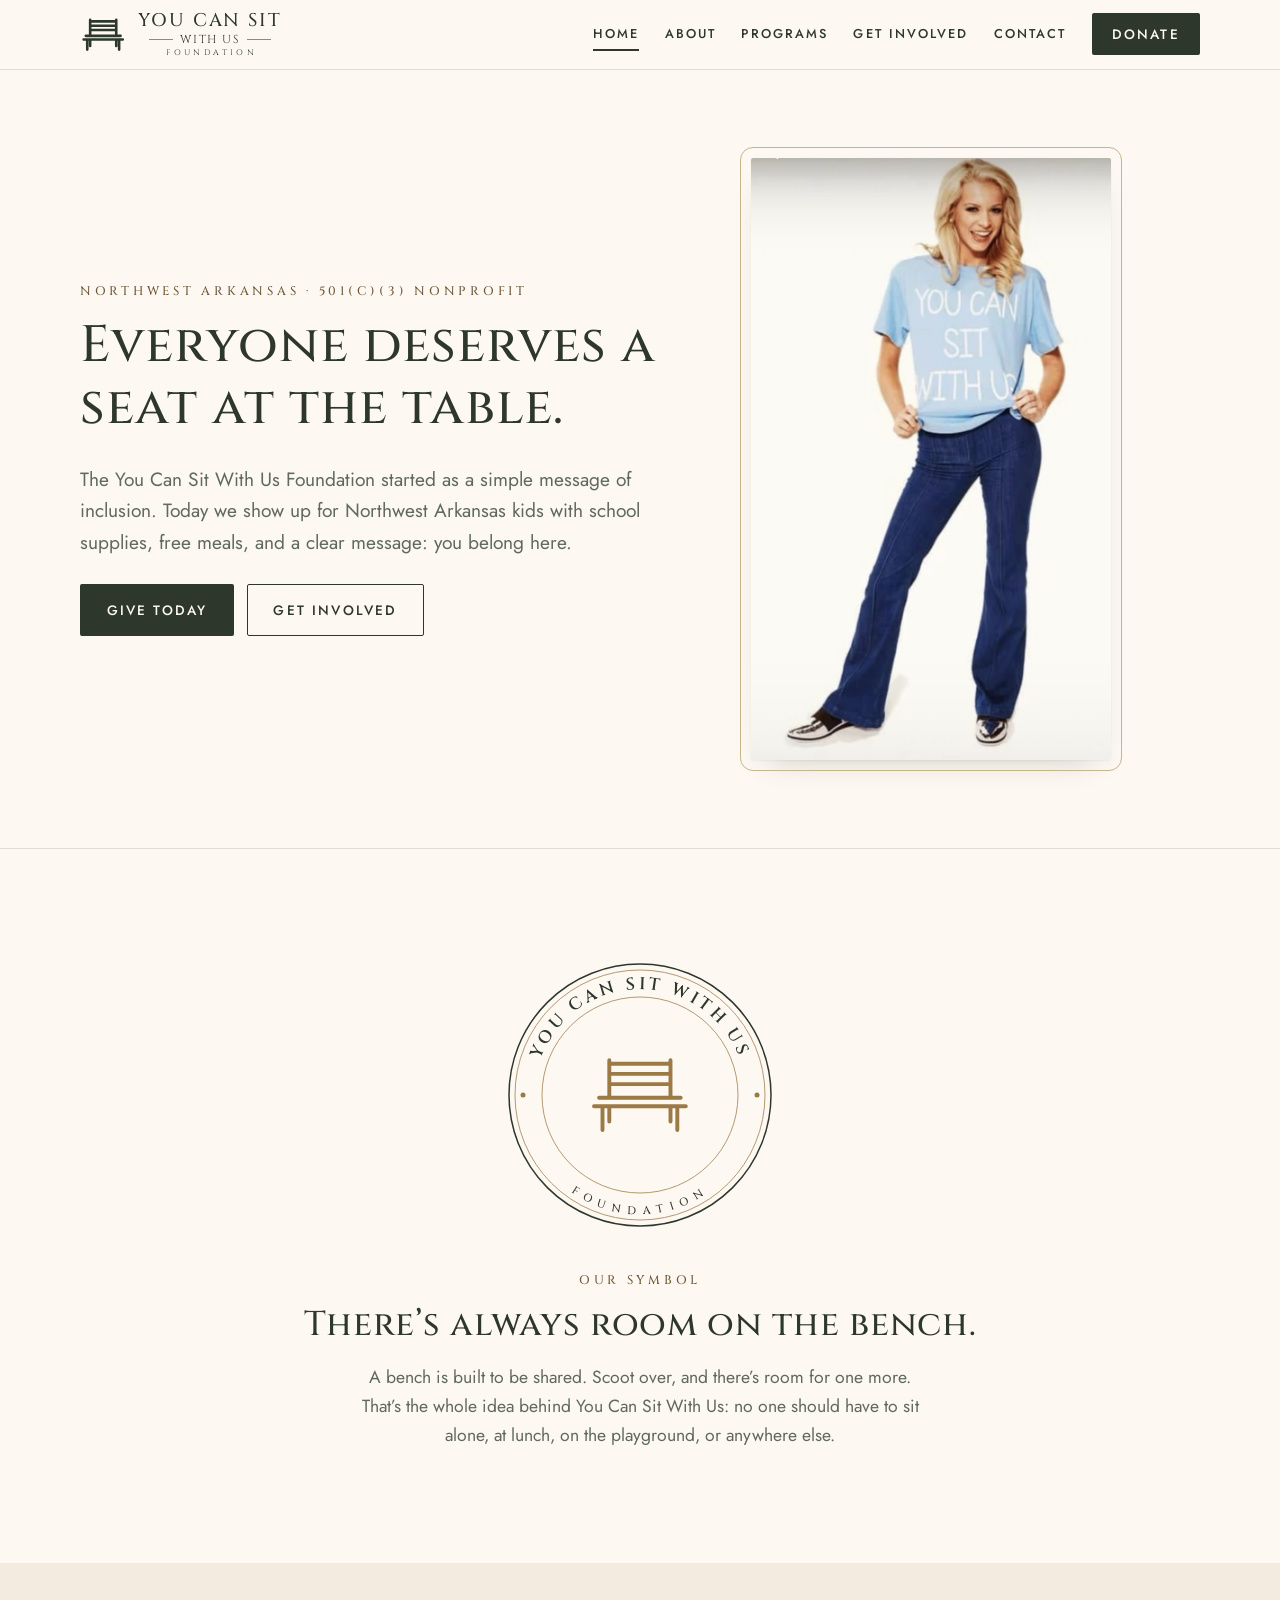
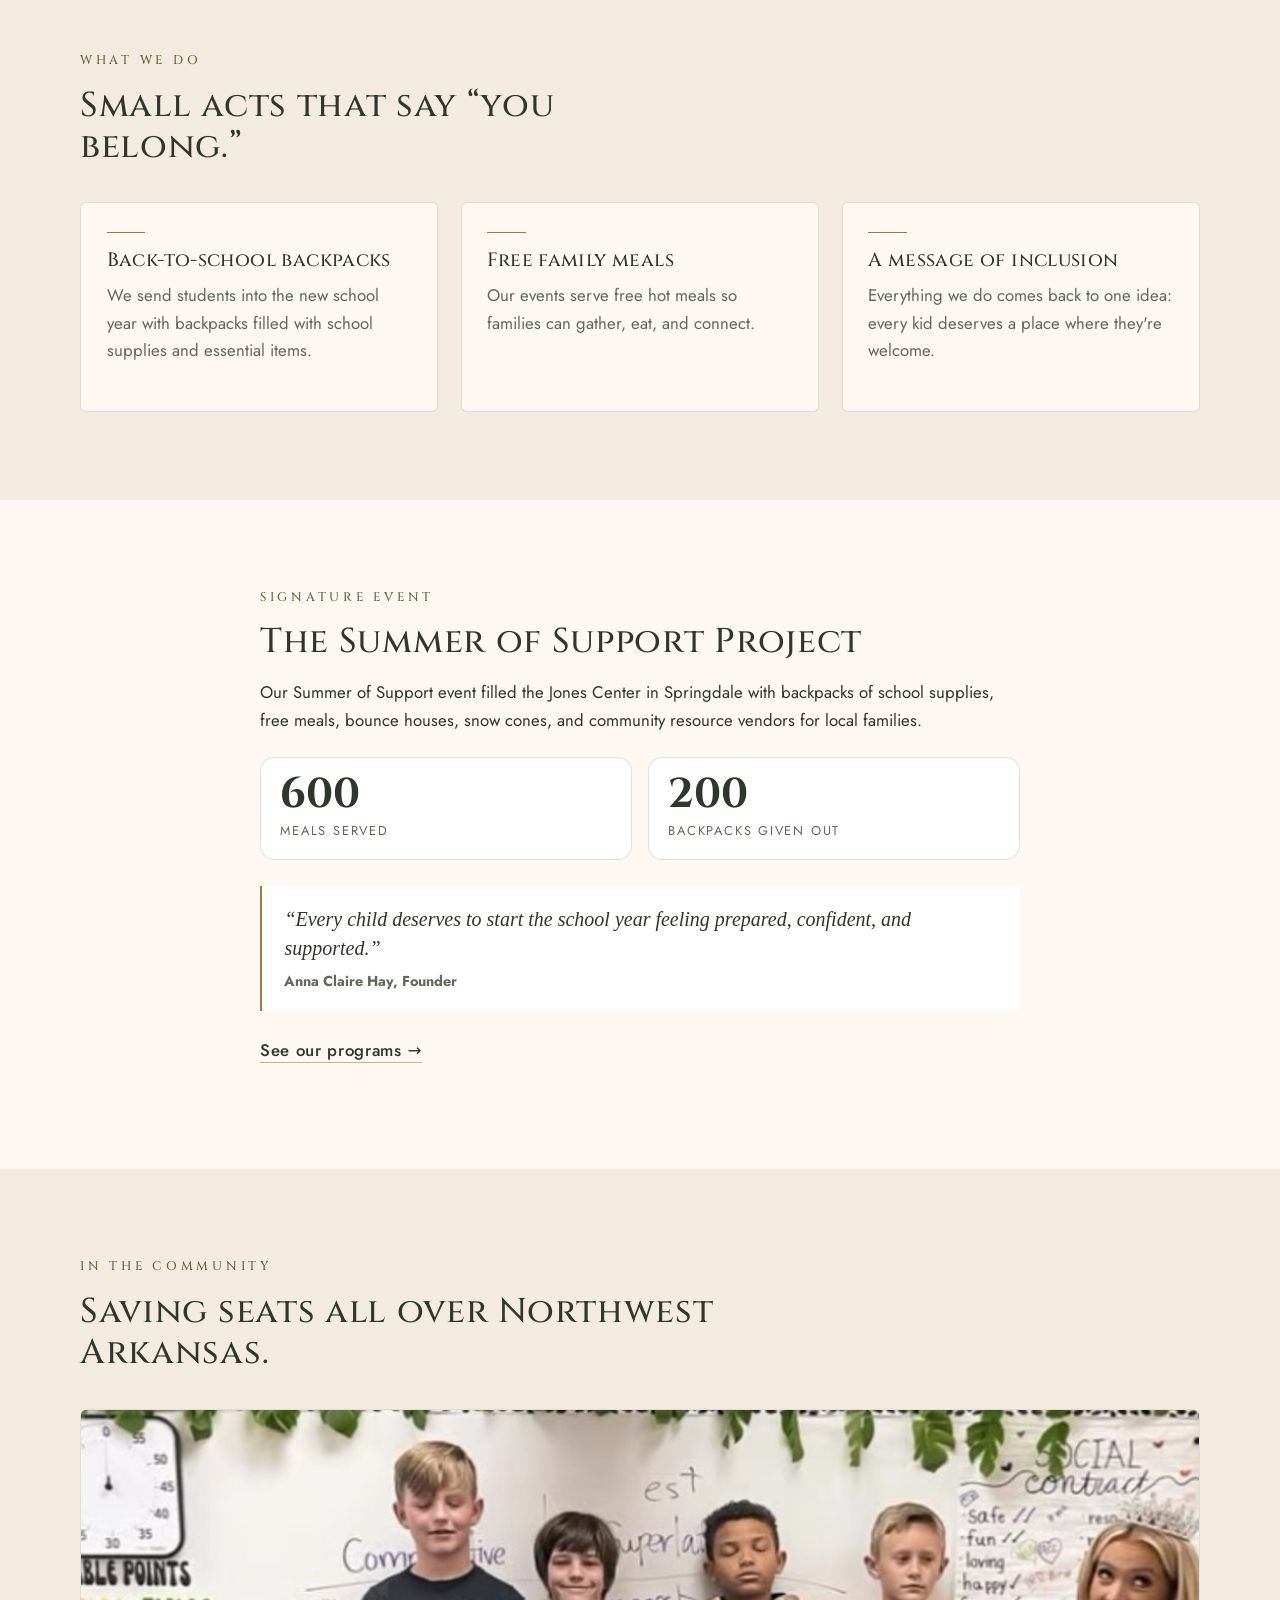
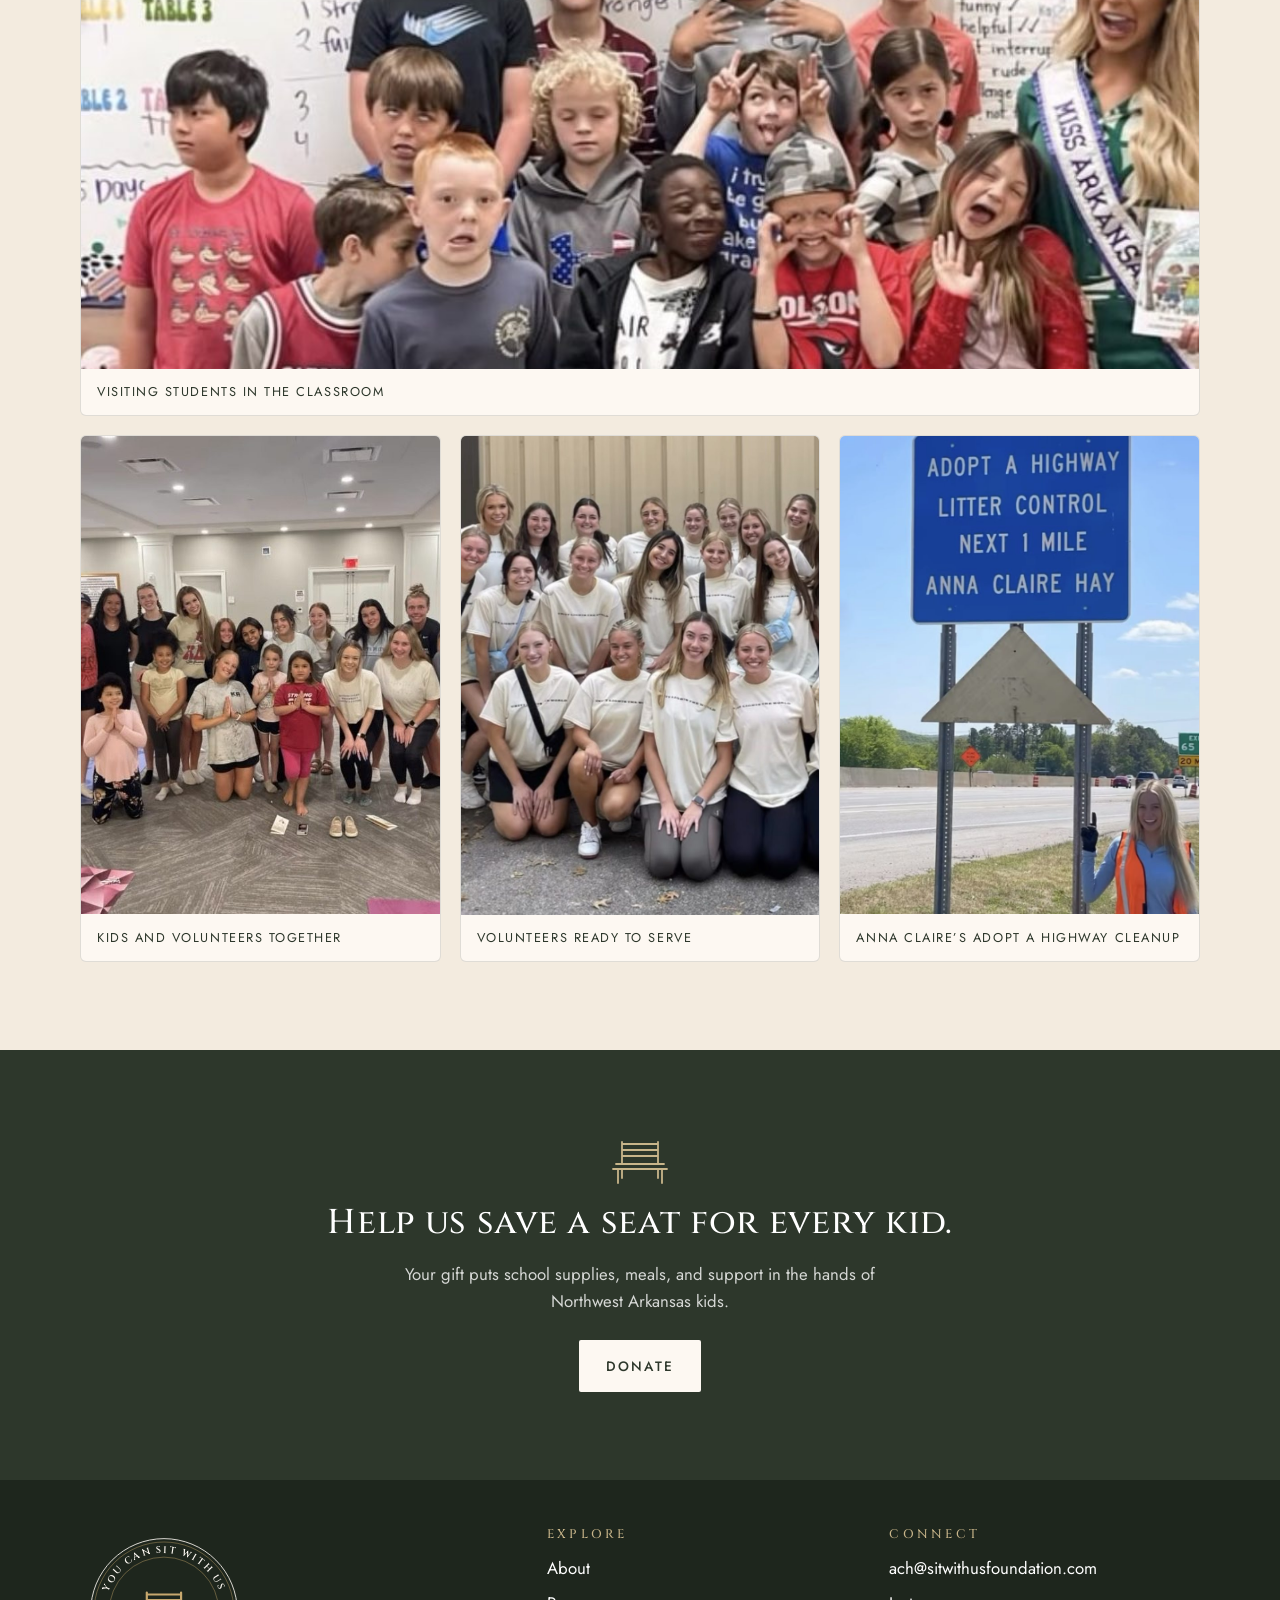
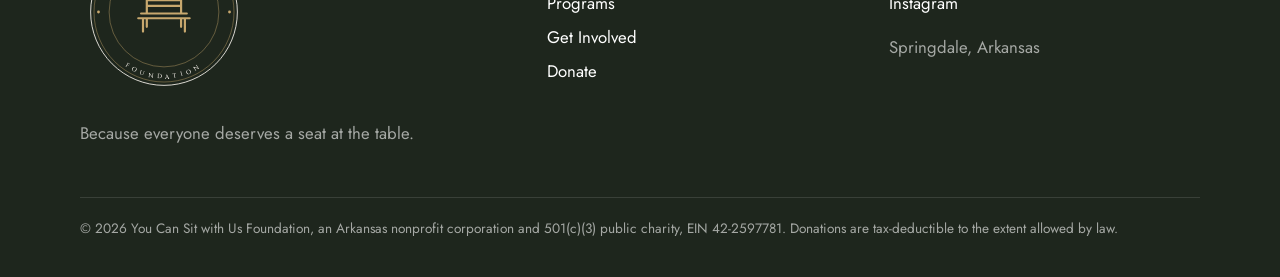
==== index.html @ 2eed75c4 "Make the bench larger and bolder in logo and seal Co-Authored-By: Claude Opus 5.5 <noreply@anthropic" ====
<!doctype html>
<html lang="en">
<head>
<meta charset="utf-8">
<meta name="viewport" content="width=device-width, initial-scale=1">
<title>You Can Sit With Us Foundation</title>
<meta name="description" content="The You Can Sit With Us Foundation, founded by Anna Claire Hay, is a Northwest Arkansas nonprofit built on a simple message of inclusion. Everyone deserves a seat at the table.">
<link rel="icon" href="images/favicon.svg" type="image/svg+xml">
<link rel="apple-touch-icon" href="images/apple-touch-icon.png">
<meta property="og:image" content="https://skinny479.github.io/you-can-sit-with-us/images/og-image.png">
<meta property="og:title" content="You Can Sit With Us Foundation">
<meta property="og:description" content="The You Can Sit With Us Foundation, founded by Anna Claire Hay, is a Northwest Arkansas nonprofit built on a simple message of inclusion. Everyone deserves a seat at the table.">
<meta name="twitter:card" content="summary_large_image">
<link rel="preconnect" href="https://fonts.googleapis.com">
<link rel="preconnect" href="https://fonts.gstatic.com" crossorigin>
<link href="https://fonts.googleapis.com/css2?family=Cinzel:wght@400;500;600&family=Jost:wght@400;500;600&display=swap" rel="stylesheet">
<link rel="stylesheet" href="css/styles.css">
</head>
<body>
<a class="skip" href="#main">Skip to content</a>
<header class="site">
  <div class="wrap nav-row">
    <a class="brand" href="index.html" aria-label="You Can Sit With Us Foundation home"><svg class="bench" viewBox="0 0 64 48" fill="none" stroke="currentColor" stroke-width="3.6" stroke-linecap="round" stroke-linejoin="round" aria-hidden="true" focusable="false"><path d="M14 4v22M50 4v22M14 6h36M14 12h36M14 18h36M8 26h48M5 31h54M10 31v14M54 31v14M14 31v9M50 31v9"/></svg><span class="wordmark"><span class="wm-top">You Can Sit</span><span class="wm-mid">With Us</span><span class="wm-bot">Foundation</span></span></a>
    <button class="nav-toggle" aria-expanded="false" aria-controls="site-nav" aria-label="Menu">
      <svg width="22" height="22" viewBox="0 0 22 22" fill="none" stroke="currentColor" stroke-width="2" stroke-linecap="round"><path d="M3 6h16M3 11h16M3 16h16"/></svg>
    </button>
    <nav class="links" id="site-nav" aria-label="Main">
        <a href="index.html" aria-current="page">Home</a>
        <a href="about.html">About</a>
        <a href="programs.html">Programs</a>
        <a href="get-involved.html">Get Involved</a>
        <a href="contact.html">Contact</a>
        <a class="btn btn-coral nav-donate" href="donate.html">Donate</a>
    </nav>
  </div>
</header>

<main id="main">
  <section class="hero">
    <div class="wrap hero-grid">
      <div>
        <p class="eyebrow">Northwest Arkansas &middot; 501(c)(3) nonprofit</p>
        <h1>Everyone deserves a seat at the table.</h1>
        <p class="lead">The You Can Sit With Us Foundation started as a simple message of inclusion. Today we show up for Northwest Arkansas kids with school supplies, free meals, and a clear message: you belong here.</p>
        <div class="actions">
          <a class="btn btn-coral" href="donate.html">Give today</a>
          <a class="btn btn-ghost" href="get-involved.html">Get involved</a>
        </div>
      </div>
      <figure class="hero-photo">
        <img src="images/founder-shirt.jpg" alt="Founder Anna Claire Hay wearing a You Can Sit With Us t-shirt" width="800" height="1339">
      </figure>
    </div>
  </section>

  <section class="symbol">
    <div class="wrap narrow symbol-inner">
      <svg class="seal seal-sym" viewBox="0 0 600 600" role="img" aria-label="You Can Sit With Us Foundation seal">
<defs><path id="st-sym" d="M 88 300 A 212 212 0 0 1 512 300"/><path id="sb-sym" d="M 62 300 A 238 238 0 0 0 538 300"/></defs>
<circle cx="300" cy="300" r="262" fill="none" stroke="currentColor" stroke-width="3"/>
<circle cx="300" cy="300" r="250" fill="none" stroke="var(--seal-accent)" stroke-width="1.5"/>
<circle cx="300" cy="300" r="196" fill="none" stroke="var(--seal-accent)" stroke-width="1.5"/>
<text fill="currentColor" font-size="34" font-weight="600" letter-spacing="7"><textPath href="#st-sym" startOffset="50%" text-anchor="middle">YOU CAN SIT WITH US</textPath></text>
<text fill="currentColor" font-size="22" font-weight="500" letter-spacing="14"><textPath href="#sb-sym" startOffset="50%" text-anchor="middle">FOUNDATION</textPath></text>
<circle cx="66" cy="300" r="5" fill="var(--seal-accent)"/><circle cx="534" cy="300" r="5" fill="var(--seal-accent)"/>
<g transform="translate(191 217) scale(3.4)" fill="none" stroke="var(--seal-accent)" stroke-width="2.3" stroke-linecap="round" stroke-linejoin="round"><path d="M14 4v22M50 4v22M14 6h36M14 12h36M14 18h36M8 26h48M5 31h54M10 31v14M54 31v14M14 31v9M50 31v9"/></g>
</svg>
      <p class="eyebrow">Our symbol</p>
      <h2>There&rsquo;s always room on the bench.</h2>
      <!-- TODO: founder to confirm or rewrite the meaning of the bench -->
      <p>A bench is built to be shared. Scoot over, and there&rsquo;s room for one more. That&rsquo;s the whole idea behind You Can Sit With Us: no one should have to sit alone, at lunch, on the playground, or anywhere else.</p>
    </div>
  </section>

  <section class="band">
    <div class="wrap">
      <div class="section-head">
        <p class="eyebrow">What we do</p>
        <h2>Small acts that say &ldquo;you belong.&rdquo;</h2>
      </div>
      <div class="cards">
        <article class="card">
          <h3>Back-to-school backpacks</h3>
          <p>We send students into the new school year with backpacks filled with school supplies and essential items.</p>
        </article>
        <article class="card">
          <h3>Free family meals</h3>
          <p>Our events serve free hot meals so families can gather, eat, and connect.</p>
        </article>
        <article class="card">
          <h3>A message of inclusion</h3>
          <p>Everything we do comes back to one idea: every kid deserves a place where they're welcome.</p>
        </article>
      </div>
    </div>
  </section>

  <section>
    <div class="wrap narrow">
      <p class="eyebrow">Signature event</p>
      <h2>The Summer of Support Project</h2>
      <p>Our Summer of Support event filled the Jones Center in Springdale with backpacks of school supplies, free meals, bounce houses, snow cones, and community resource vendors for local families.</p>
      <div class="stats">
        <div><strong>600</strong><span>meals served</span></div>
        <div><strong>200</strong><span>backpacks given out</span></div>
      </div>
      <blockquote>&ldquo;Every child deserves to start the school year feeling prepared, confident, and supported.&rdquo;<cite>Anna Claire Hay, Founder</cite></blockquote>
      <p><a class="text-link" href="programs.html">See our programs &rarr;</a></p>
    </div>
  </section>

  <section class="band">
    <div class="wrap">
      <div class="section-head">
        <p class="eyebrow">In the community</p>
        <h2>Saving seats all over Northwest Arkansas.</h2>
      </div>
      <div class="gallery">
        <figure class="g-wide"><img src="images/school-visit.jpg" alt="Anna Claire Hay with a class of elementary students" loading="lazy" width="1100" height="558"><figcaption>Visiting students in the classroom</figcaption></figure>
        <figure><img src="images/community-gathering.jpg" alt="Kids and volunteers gathered together on yoga mats" loading="lazy" width="690" height="715"><figcaption>Kids and volunteers together</figcaption></figure>
        <figure><img src="images/volunteers.jpg" alt="A large group of volunteers in matching shirts" loading="lazy" width="1100" height="1201"><figcaption>Volunteers ready to serve</figcaption></figure>
        <figure><img class="pos-bottom" src="images/adopt-a-highway.jpg" alt="Anna Claire Hay beside her Adopt a Highway litter control sign" loading="lazy" width="800" height="1220"><figcaption>Anna Claire&rsquo;s Adopt a Highway cleanup</figcaption></figure>
      </div>
    </div>
  </section>

  <section class="cta">
    <div class="wrap cta-inner">
      <svg class="bench-cta" viewBox="0 0 64 48" fill="none" stroke="currentColor" stroke-width="1.8" stroke-linecap="round" stroke-linejoin="round" aria-hidden="true" focusable="false"><path d="M14 4v22M50 4v22M14 6h36M14 12h36M14 18h36M8 26h48M5 31h54M10 31v14M54 31v14M14 31v9M50 31v9"/></svg>
      <h2>Help us save a seat for every kid.</h2>
      <p>Your gift puts school supplies, meals, and support in the hands of Northwest Arkansas kids.</p>
      <a class="btn btn-gold" href="donate.html">Donate</a>
    </div>
  </section>
</main>

<footer class="site">
  <div class="wrap footer-grid">
    <div>
      <a class="brand-seal" href="index.html" aria-label="You Can Sit With Us Foundation home"><svg class="seal seal-foot" viewBox="0 0 600 600" role="img" aria-label="You Can Sit With Us Foundation seal">
<defs><path id="st-foot" d="M 88 300 A 212 212 0 0 1 512 300"/><path id="sb-foot" d="M 62 300 A 238 238 0 0 0 538 300"/></defs>
<circle cx="300" cy="300" r="262" fill="none" stroke="currentColor" stroke-width="3"/>
<circle cx="300" cy="300" r="250" fill="none" stroke="var(--seal-accent)" stroke-width="1.5"/>
<circle cx="300" cy="300" r="196" fill="none" stroke="var(--seal-accent)" stroke-width="1.5"/>
<text fill="currentColor" font-size="34" font-weight="600" letter-spacing="7"><textPath href="#st-foot" startOffset="50%" text-anchor="middle">YOU CAN SIT WITH US</textPath></text>
<text fill="currentColor" font-size="22" font-weight="500" letter-spacing="14"><textPath href="#sb-foot" startOffset="50%" text-anchor="middle">FOUNDATION</textPath></text>
<circle cx="66" cy="300" r="5" fill="var(--seal-accent)"/><circle cx="534" cy="300" r="5" fill="var(--seal-accent)"/>
<g transform="translate(191 217) scale(3.4)" fill="none" stroke="var(--seal-accent)" stroke-width="2.3" stroke-linecap="round" stroke-linejoin="round"><path d="M14 4v22M50 4v22M14 6h36M14 12h36M14 18h36M8 26h48M5 31h54M10 31v14M54 31v14M14 31v9M50 31v9"/></g>
</svg></a>
      <p class="muted">Because everyone deserves a seat at the table.</p>
    </div>
    <div class="footer-col">
      <h2>Explore</h2>
      <a href="about.html">About</a><a href="programs.html">Programs</a><a href="get-involved.html">Get Involved</a><a href="donate.html">Donate</a>
    </div>
    <div class="footer-col">
      <h2>Connect</h2>
      <a href="mailto:ach@sitwithusfoundation.com">ach@sitwithusfoundation.com</a>
      <p><a href="https://www.instagram.com/youcansitwithusfoundation/" target="_blank" rel="noopener">Instagram</a></p>
      <p class="muted">Springdale, Arkansas</p>
    </div>
  </div>
  <div class="wrap legal">
    <p>&copy; <span id="year">2026</span> You Can Sit with Us Foundation, an Arkansas nonprofit corporation and 501(c)(3) public charity, EIN 42-2597781. Donations are tax-deductible to the extent allowed by law.</p>
  </div>
</footer>
<script src="js/main.js"></script>
</body>
</html>
---- css/styles.css ----
/* You Can Sit With Us Foundation */

:root {
  --navy: #2D372B;
  --navy-strong: #1E261D;
  --coral: #9C7A45;
  --seal-accent: #9C7A45;
  --coral-strong: #6F5836;
  --gold: #C8B58A;
  --sky: #A9B8A0;
  --cream: #FDF8F2;
  --blush: #F3EBDF;
  --text: #2D372B;
  --muted: #5F6A5A;
  --line: rgba(45, 55, 43, 0.14);
  --surface: #FFFFFF;
  --radius: 6px;
  --shadow: 0 1px 2px rgba(45,55,43,.05), 0 14px 30px -18px rgba(45,55,43,.28);
  --serif: "Cinzel", "Trajan Pro", Georgia, serif;
  --sans: "Jost", system-ui, -apple-system, "Segoe UI", sans-serif;
}

*, *::before, *::after { box-sizing: border-box; }
html { scroll-behavior: smooth; }
body {
  margin: 0;
  font-family: var(--sans);
  font-size: 1.05rem;
  line-height: 1.65;
  color: var(--text);
  background: var(--cream);
  -webkit-font-smoothing: antialiased;
}
img, svg { max-width: 100%; display: block; }
a { color: var(--coral-strong); }
h1, h2, h3 { font-family: var(--serif); font-weight: 500; line-height: 1.2; letter-spacing: .02em; margin: 0 0 .5em; color: var(--navy); }
h1 { font-size: clamp(2rem, 1.4rem + 2.6vw, 3.2rem); }
h2 { font-size: clamp(1.5rem, 1.2rem + 1.3vw, 2.15rem); }
h3 { font-size: 1.2rem; }
p { margin: 0 0 1em; }

.wrap { width: min(1120px, 100% - 2rem); margin-inline: auto; }
.narrow { width: min(760px, 100% - 2rem); }
section { padding-block: clamp(3rem, 7vw, 5.5rem); }

.skip { position: absolute; left: -999px; top: 0; background: var(--navy); color: #fff; padding: .6rem 1rem; z-index: 100; }
.skip:focus { left: 1rem; }

.eyebrow {
  font-family: var(--serif); font-size: .78rem; font-weight: 500; letter-spacing: .3em; text-transform: uppercase;
  color: var(--coral-strong); margin-bottom: .8rem;
}
.lead { font-size: 1.2rem; color: var(--muted); max-width: 38rem; }
.muted { color: var(--muted); }
.small { font-size: .9rem; }

/* Buttons */
.btn {
  display: inline-flex; align-items: center; justify-content: center;
  font-family: var(--sans); font-weight: 500; font-size: .85rem; letter-spacing: .16em; text-transform: uppercase; text-decoration: none;
  padding: .85rem 1.6rem; border-radius: 2px; border: 1px solid transparent;
  transition: transform .15s ease, background .15s ease;
}
.btn:hover { transform: translateY(-1px); }
.btn-coral { background: var(--navy); color: var(--cream); }
.btn-coral:hover { background: var(--navy-strong); }
.btn-gold { background: var(--cream); color: var(--navy); }
.btn-gold:hover { background: #fff; }
.btn-ghost { border-color: var(--navy); color: var(--navy); background: transparent; }
.btn-ghost:hover { background: var(--navy); color: #fff; }
.actions { display: flex; flex-wrap: wrap; gap: .8rem; margin-top: 1.6rem; }
.text-link { font-weight: 500; letter-spacing: .04em; text-decoration: none; color: var(--navy); border-bottom: 1px solid var(--gold); }
.text-link:hover { text-decoration: underline; }

/* Header */
header.site {
  position: sticky; top: 0; z-index: 50;
  background: color-mix(in srgb, var(--cream) 92%, transparent);
  backdrop-filter: blur(10px);
  border-bottom: 1px solid var(--line);
}
.nav-row { display: flex; align-items: center; justify-content: space-between; gap: 1rem; padding-block: .75rem; }
.brand { display: flex; align-items: center; text-decoration: none; color: var(--navy); }
.wordmark { display: inline-flex; flex-direction: column; align-items: center; font-family: var(--serif); color: var(--navy); line-height: 1; }
.wm-top { font-size: 1.15rem; font-weight: 500; letter-spacing: .1em; text-transform: uppercase; }
.wm-mid {
  display: flex; align-items: center; gap: .45rem; margin: .22rem 0 .2rem;
  font-size: .72rem; letter-spacing: .14em; text-transform: uppercase;
}
.wm-mid::before, .wm-mid::after { content: ""; width: 1.5rem; height: 1px; background: currentColor; opacity: .55; }
.wm-bot { font-family: var(--serif); font-size: .5rem; letter-spacing: .42em; text-transform: uppercase; padding-left: .42em; }
nav.links { display: flex; align-items: center; gap: 1.6rem; font-weight: 500; font-size: .8rem; letter-spacing: .16em; text-transform: uppercase; }
nav.links a:not(.btn) { color: var(--navy); text-decoration: none; padding-block: .3rem; border-bottom: 2px solid transparent; }
nav.links a:not(.btn):hover { border-bottom-color: var(--gold); }
nav.links a[aria-current="page"] { border-bottom-color: var(--navy); }
.nav-donate { padding: .55rem 1.2rem; }
.nav-toggle { display: none; background: none; border: 1px solid var(--line); border-radius: 10px; padding: .45rem; color: var(--navy); cursor: pointer; }

@media (max-width: 900px) {
  .nav-toggle { display: inline-flex; }
  nav.links {
    display: none; position: absolute; top: 100%; left: 0; right: 0;
    flex-direction: column; align-items: stretch; gap: 0;
    background: var(--cream); border-bottom: 1px solid var(--line); box-shadow: var(--shadow);
    padding: .5rem 1rem 1rem;
  }
  nav.links.is-open { display: flex; }
  nav.links a:not(.btn) { padding: .85rem .25rem; border-bottom: 1px solid var(--line); }
  .nav-donate { margin-top: .8rem; }
}

/* Hero */
.hero { background: var(--cream); border-bottom: 1px solid var(--line); }
.hero-grid { display: grid; grid-template-columns: 1.15fr .85fr; gap: clamp(2rem, 5vw, 4rem); align-items: center; }
.hero-art { text-align: center; }
.hero-art svg { width: min(340px, 100%); margin-inline: auto; }
.art-note { font-family: var(--serif); font-size: 1.3rem; color: var(--navy); margin-top: 1rem; }
.page-hero { background: var(--cream); border-bottom: 1px solid var(--line); padding-block: clamp(3rem, 7vw, 5rem) clamp(1.5rem, 4vw, 2.5rem); }

/* Cards */
.band { background: var(--blush); }
.section-head { max-width: 40rem; margin-bottom: 2.2rem; }
.cards { display: grid; grid-template-columns: repeat(auto-fit, minmax(240px, 1fr)); gap: 1.4rem; }
.card {
  background: var(--surface); border: 1px solid var(--line); border-radius: var(--radius);
  padding: 1.8rem 1.6rem; box-shadow: var(--shadow); display: flex; flex-direction: column;
}
.card p { color: var(--muted); flex-grow: 1; }
.band .card { background: var(--cream); box-shadow: none; }
.band .gallery figure { background: var(--cream); }
.card h3::before {
  content: ""; display: block; width: 2.4rem; height: 1px;
  background: var(--coral); margin-bottom: 1rem;
}


/* Split + photo placeholder */
.split { display: grid; grid-template-columns: 1fr 1fr; gap: clamp(2rem, 5vw, 4rem); align-items: center; }
.photo-slot {
  aspect-ratio: 4 / 3; border-radius: var(--radius);
  background: repeating-linear-gradient(135deg, var(--blush) 0 14px, #f8e2d8 14px 28px);
  display: grid; place-items: center; color: var(--muted); font-weight: 800; border: 1px dashed rgba(31,42,68,.2);
}
blockquote {
  margin: 1.6rem 0; padding: 1.2rem 1.4rem; border-left: 2px solid var(--coral);
  background: var(--surface);
  font-family: Georgia, "Times New Roman", serif; font-style: italic; font-size: 1.25rem; line-height: 1.45; color: var(--navy);
}
blockquote cite { display: block; margin-top: .5rem; font-family: var(--sans); font-style: normal; font-size: .9rem; font-weight: 700; color: var(--muted); }

/* Prose / about */
.prose h2 { margin-top: 2.2rem; }
.prose h2:first-child { margin-top: 0; }
.mission { font-family: Georgia, "Times New Roman", serif; font-style: italic; font-size: 1.4rem; line-height: 1.45; color: var(--navy); }
.values, .checks { padding-left: 0; list-style: none; }
.values li, .checks li { position: relative; padding-left: 1.8rem; margin-bottom: .7rem; }
.values li::before, .checks li::before {
  content: ""; position: absolute; left: 0; top: .8em; width: .9rem; height: 1px; background: var(--coral);
}

.founder { display: grid; grid-template-columns: 180px 1fr; gap: 1.6rem; align-items: start; }
.founder-photo { aspect-ratio: 1; border-radius: 50%; }

/* Programs */
.program {
  display: grid; grid-template-columns: 220px 1fr; gap: 2rem;
  background: var(--surface); border: 1px solid var(--line); border-radius: var(--radius);
  padding: clamp(1.6rem, 4vw, 2.4rem); box-shadow: var(--shadow); margin-bottom: 1.6rem;
}
.program-soon { background: transparent; box-shadow: none; border-style: dashed; }
.tag { display: inline-block; font-size: .72rem; font-weight: 500; letter-spacing: .18em; text-transform: uppercase; background: var(--navy); color: var(--cream); padding: .35rem .75rem; border-radius: 2px; margin-bottom: .9rem; }
.tag-soft { background: var(--blush); color: var(--navy); }

/* Donate */
.donate-panel {
  background: var(--navy); color: #fff; border-radius: var(--radius);
  padding: clamp(1.8rem, 4vw, 2.6rem); margin-bottom: 2.5rem; box-shadow: var(--shadow);
}
.donate-panel h2 { color: #fff; }
.donate-panel p { color: rgba(255,255,255,.82); }
.donate-panel .btn { margin: .4rem 0 1.2rem; }
.donate-panel .muted { color: rgba(255,255,255,.65); }

/* Contact */
.contact-grid { display: grid; grid-template-columns: repeat(auto-fit, minmax(200px, 1fr)); gap: 1.2rem; }
.plain { list-style: none; padding: 0; margin: 0; }
.plain li { margin-bottom: .3rem; }

/* CTA band */
.cta { background: var(--navy); color: #fff; text-align: center; }
.cta h2 { color: #fff; }
.cta p { color: rgba(255,255,255,.8); max-width: 34rem; margin-inline: auto; margin-bottom: 1.5rem; }

/* Footer */
footer.site { background: var(--navy-strong); color: rgba(255,255,255,.8); padding-block: 3rem 1.5rem; }
footer.site a { color: #fff; }
footer.site .muted { color: rgba(255,255,255,.6); }
.footer-grid { display: grid; grid-template-columns: 1.4fr 1fr 1fr; gap: 2rem; }
.brand-footer { color: #fff; margin-bottom: .8rem; }
.brand-footer .wordmark { color: var(--cream); }
.brand-footer .wm-top { font-size: 1.35rem; }
.footer-col h2 { font-family: var(--serif); font-size: .78rem; font-weight: 500; letter-spacing: .26em; text-transform: uppercase; color: var(--gold); margin-bottom: .8rem; }
.footer-col a { display: block; text-decoration: none; margin-bottom: .4rem; }
.footer-col p a { display: inline; margin-right: .8rem; }
.footer-col a:hover { text-decoration: underline; }
.legal { border-top: 1px solid rgba(255,255,255,.12); margin-top: 2rem; padding-top: 1.2rem; font-size: .85rem; color: rgba(255,255,255,.6); }

@media (max-width: 800px) {
  .hero-grid, .split, .program, .footer-grid { grid-template-columns: 1fr; }
  .hero-art { order: -1; }
  .hero-art svg { width: 200px; }
  .founder { grid-template-columns: 1fr; }
  .founder-photo { width: 160px; }
}

@media (prefers-reduced-motion: reduce) {
  html { scroll-behavior: auto; }
  .btn { transition: none; }
}

/* Photos */
.hero-photo { margin: 0; justify-self: center; }
.hero-photo img {
  width: min(360px, 100%); height: auto; border-radius: 2px;
  box-shadow: var(--shadow); outline: 1px solid var(--gold); outline-offset: 10px;
}
.gallery { display: grid; grid-template-columns: repeat(3, 1fr); gap: 1.2rem; align-items: start; }
.gallery figure { margin: 0; background: var(--cream); border-radius: var(--radius); overflow: hidden; border: 1px solid var(--line); }
.gallery img { width: 100%; height: auto; aspect-ratio: 3 / 4; object-fit: cover; }
.gallery img.pos-bottom { object-position: center bottom; }
.gallery .g-wide { grid-column: 1 / -1; }
.gallery .g-wide img { aspect-ratio: 2 / 1; object-position: center 30%; }
.gallery figcaption { padding: .8rem 1rem; font-size: .8rem; letter-spacing: .12em; text-transform: uppercase; color: var(--navy); }
.float-photo { float: right; width: 220px; margin: 0 0 1rem 1.5rem; }
.float-photo img { width: 100%; height: auto; border-radius: 14px; box-shadow: var(--shadow); }
.float-photo figcaption { font-size: .85rem; color: var(--muted); margin-top: .5rem; line-height: 1.4; }
.prose h2 { clear: both; }
.founder-img { width: 100%; height: auto; border-radius: 16px; box-shadow: var(--shadow); }
@media (max-width: 800px) {
  .gallery { grid-template-columns: 1fr 1fr; }
  .hero-photo img { width: 240px; transform: none; }
  .float-photo { float: none; width: 200px; margin: 0 0 1.2rem; }
  .founder-img { width: 200px; }
}
@media (max-width: 520px) {
  .gallery { grid-template-columns: 1fr; }
  .gallery .g-wide img { aspect-ratio: 4 / 3; }
}
.honors { display: grid; grid-template-columns: repeat(auto-fit, minmax(160px, 1fr)); gap: .8rem; margin: 1.6rem 0; }
.honors div { background: var(--surface); border: 1px solid var(--line); border-top: 2px solid var(--coral); border-radius: 2px; padding: .9rem 1rem; }
.honors strong { display: block; color: var(--navy); line-height: 1.3; }
.honors span { font-size: .9rem; color: var(--muted); }
.founder { margin-bottom: 1rem; }
.stats { display: flex; flex-wrap: wrap; gap: 1rem; margin: 1.4rem 0; }
.stats div { flex: 1 1 140px; background: var(--surface); border: 1px solid var(--line); border-radius: 14px; padding: 1rem 1.2rem; }
.stats strong { display: block; font-family: var(--serif); font-size: 2.6rem; line-height: 1; color: var(--navy); }
.stats span { font-size: .8rem; letter-spacing: .14em; text-transform: uppercase; color: var(--muted); }
.brand { gap: .75rem; }
.bench { width: 2.9rem; height: auto; color: var(--navy); flex: none; }
.brand-footer .bench { color: var(--cream); width: 3rem; }
@media (max-width: 400px) { .bench { width: 2.1rem; } .wm-top { font-size: 1rem; } }
.symbol { text-align: center; padding-block: clamp(3.5rem, 8vw, 6rem); }
.symbol-inner { display: flex; flex-direction: column; align-items: center; }
.symbol p:not(.eyebrow) { max-width: 36rem; color: var(--muted); font-size: 1.1rem; }
.bench-lg { width: 120px; height: auto; color: var(--navy); margin-bottom: 1.4rem; }
.bench-cta { width: 64px; height: auto; color: var(--gold); margin: 0 auto 1rem; }
.page-hero .bench-lg { width: 90px; }
.seal { display: block; font-family: var(--serif); color: var(--navy); }
.seal-sym { width: min(300px, 80vw); height: auto; margin-bottom: 1.6rem; }
.brand-seal { display: inline-block; color: var(--cream); margin-bottom: 1rem; }
.seal-foot { width: 168px; height: auto; color: var(--cream); }

.seal-foot { --seal-accent: #C8A86E; }
.card .btn { align-self: flex-start; margin-top: .4rem; }
.contact-grid a { overflow-wrap: anywhere; }
.card .btn { margin-top: auto; }
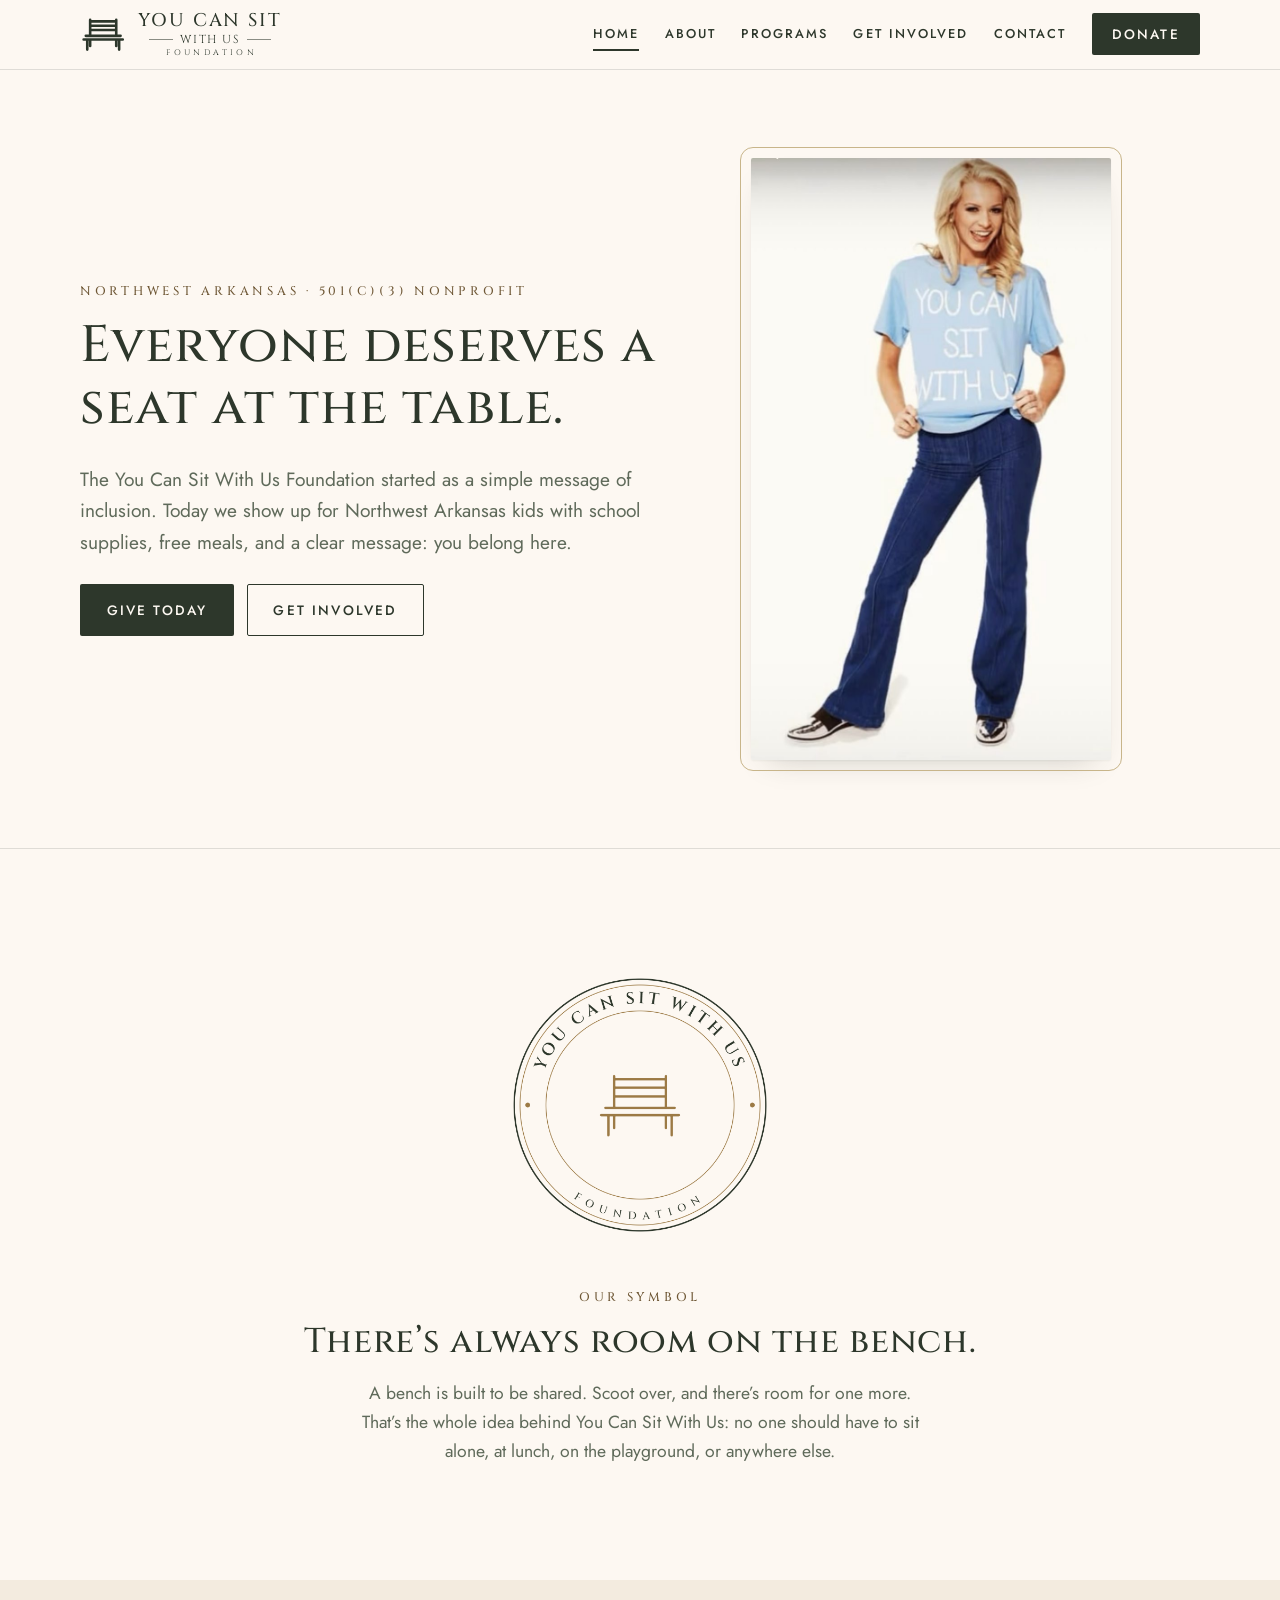
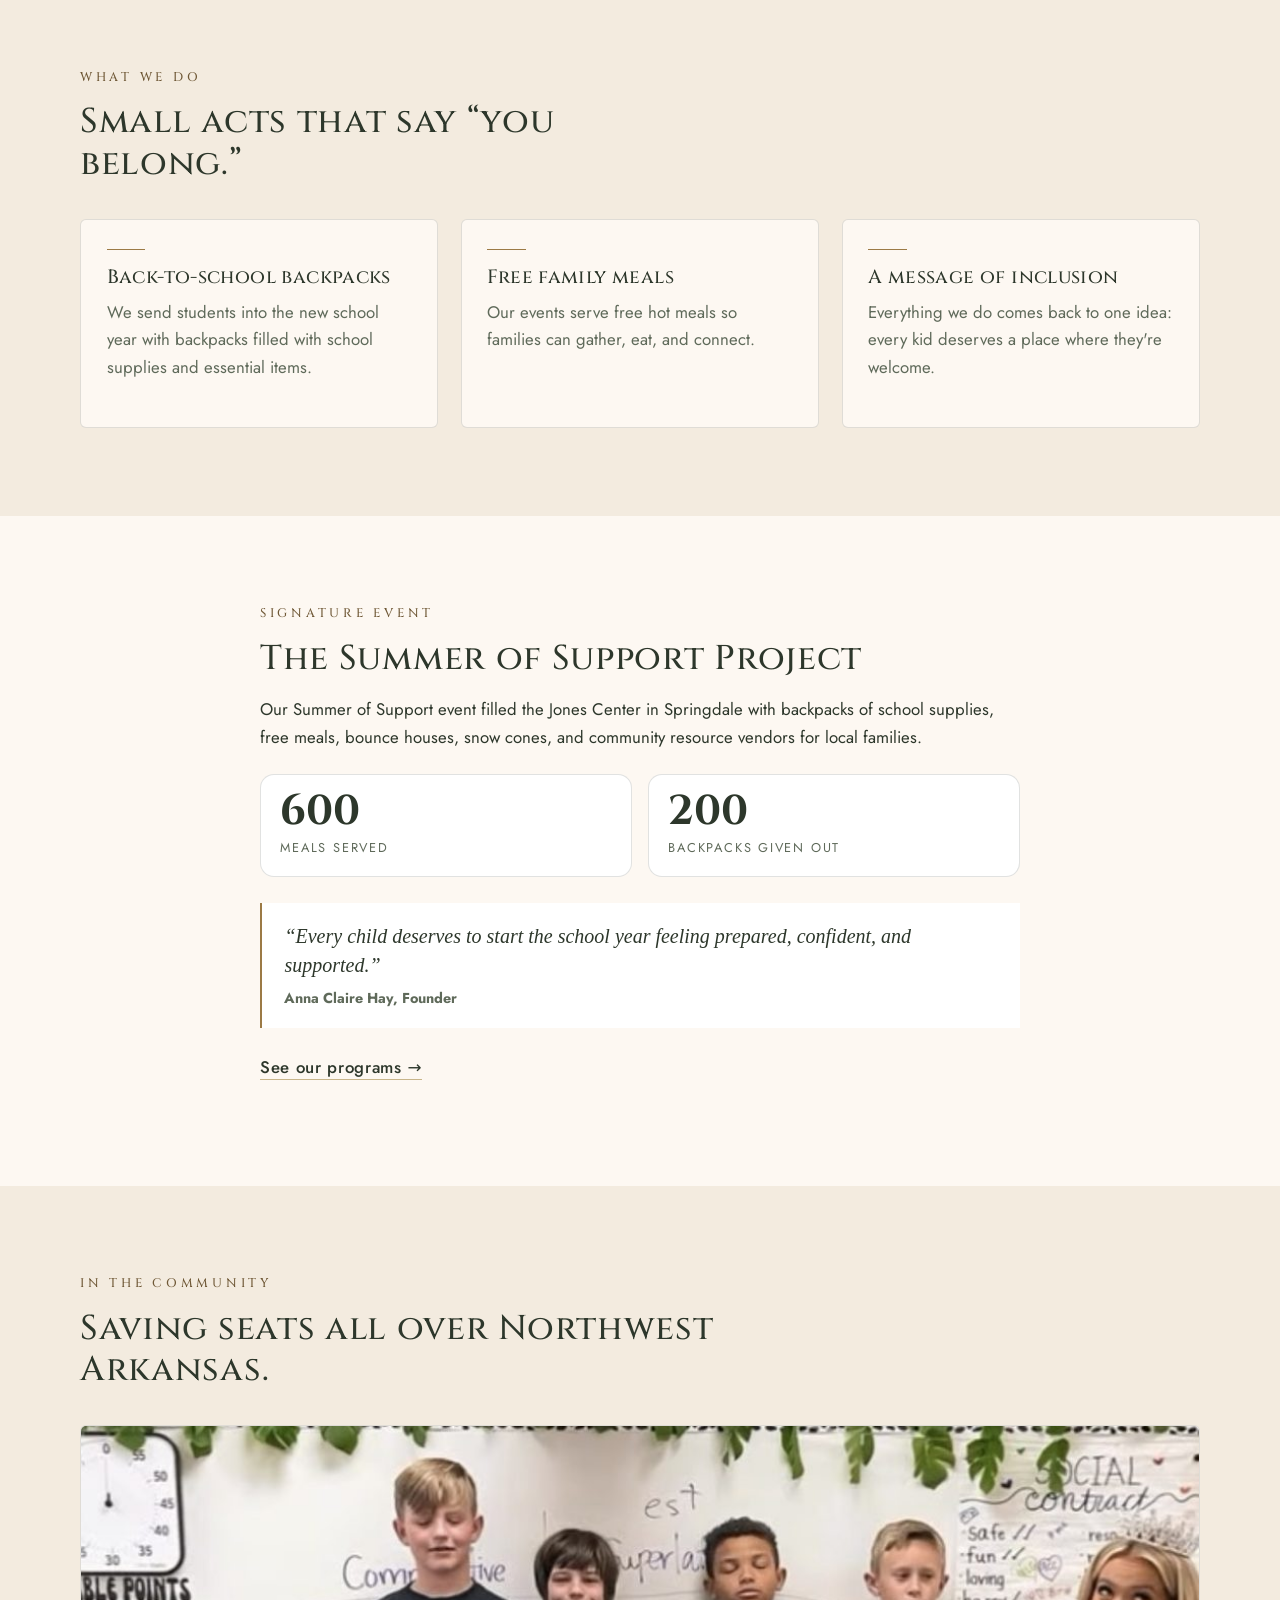
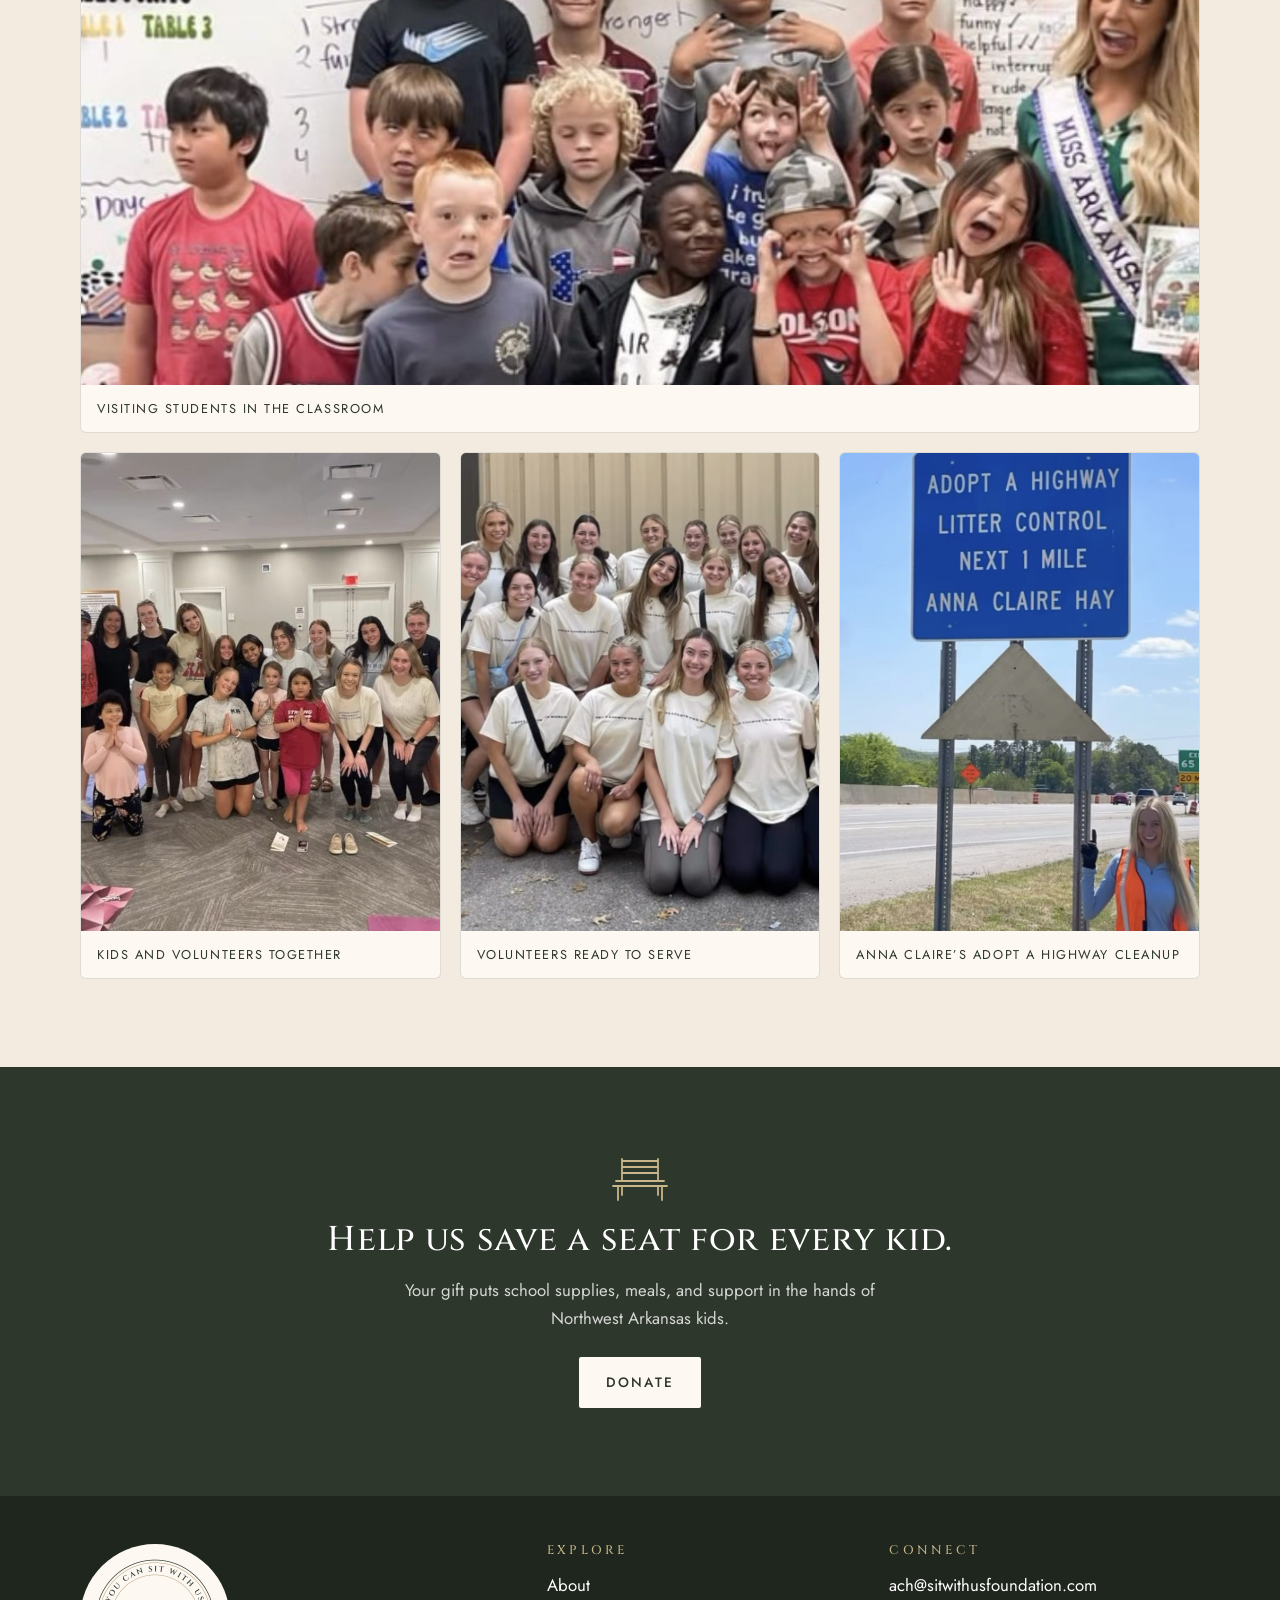
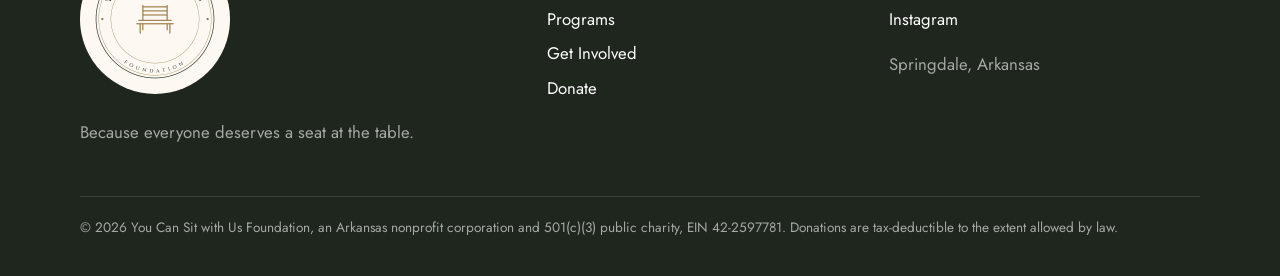
==== commit 6b64d1ab: "Use exported seal image instead of inline SVG for reliable rendering Co-Authored-By: Claude Opus 5.5" ====
--- a/index.html
+++ b/index.html
@@ -55,16 +55,7 @@
 
   <section class="symbol">
     <div class="wrap narrow symbol-inner">
-      <svg class="seal seal-sym" viewBox="0 0 600 600" role="img" aria-label="You Can Sit With Us Foundation seal">
-<defs><path id="st-sym" d="M 88 300 A 212 212 0 0 1 512 300"/><path id="sb-sym" d="M 62 300 A 238 238 0 0 0 538 300"/></defs>
-<circle cx="300" cy="300" r="262" fill="none" stroke="currentColor" stroke-width="3"/>
-<circle cx="300" cy="300" r="250" fill="none" stroke="var(--seal-accent)" stroke-width="1.5"/>
-<circle cx="300" cy="300" r="196" fill="none" stroke="var(--seal-accent)" stroke-width="1.5"/>
-<text fill="currentColor" font-size="34" font-weight="600" letter-spacing="7"><textPath href="#st-sym" startOffset="50%" text-anchor="middle">YOU CAN SIT WITH US</textPath></text>
-<text fill="currentColor" font-size="22" font-weight="500" letter-spacing="14"><textPath href="#sb-sym" startOffset="50%" text-anchor="middle">FOUNDATION</textPath></text>
-<circle cx="66" cy="300" r="5" fill="var(--seal-accent)"/><circle cx="534" cy="300" r="5" fill="var(--seal-accent)"/>
-<g transform="translate(191 217) scale(3.4)" fill="none" stroke="var(--seal-accent)" stroke-width="2.3" stroke-linecap="round" stroke-linejoin="round"><path d="M14 4v22M50 4v22M14 6h36M14 12h36M14 18h36M8 26h48M5 31h54M10 31v14M54 31v14M14 31v9M50 31v9"/></g>
-</svg>
+      <img class="seal-sym" src="images/seal.png" alt="You Can Sit With Us Foundation seal with a park bench" width="1200" height="1200">
       <p class="eyebrow">Our symbol</p>
       <h2>There&rsquo;s always room on the bench.</h2>
       <!-- TODO: founder to confirm or rewrite the meaning of the bench -->
@@ -137,16 +128,7 @@
 <footer class="site">
   <div class="wrap footer-grid">
     <div>
-      <a class="brand-seal" href="index.html" aria-label="You Can Sit With Us Foundation home"><svg class="seal seal-foot" viewBox="0 0 600 600" role="img" aria-label="You Can Sit With Us Foundation seal">
-<defs><path id="st-foot" d="M 88 300 A 212 212 0 0 1 512 300"/><path id="sb-foot" d="M 62 300 A 238 238 0 0 0 538 300"/></defs>
-<circle cx="300" cy="300" r="262" fill="none" stroke="currentColor" stroke-width="3"/>
-<circle cx="300" cy="300" r="250" fill="none" stroke="var(--seal-accent)" stroke-width="1.5"/>
-<circle cx="300" cy="300" r="196" fill="none" stroke="var(--seal-accent)" stroke-width="1.5"/>
-<text fill="currentColor" font-size="34" font-weight="600" letter-spacing="7"><textPath href="#st-foot" startOffset="50%" text-anchor="middle">YOU CAN SIT WITH US</textPath></text>
-<text fill="currentColor" font-size="22" font-weight="500" letter-spacing="14"><textPath href="#sb-foot" startOffset="50%" text-anchor="middle">FOUNDATION</textPath></text>
-<circle cx="66" cy="300" r="5" fill="var(--seal-accent)"/><circle cx="534" cy="300" r="5" fill="var(--seal-accent)"/>
-<g transform="translate(191 217) scale(3.4)" fill="none" stroke="var(--seal-accent)" stroke-width="2.3" stroke-linecap="round" stroke-linejoin="round"><path d="M14 4v22M50 4v22M14 6h36M14 12h36M14 18h36M8 26h48M5 31h54M10 31v14M54 31v14M14 31v9M50 31v9"/></g>
-</svg></a>
+      <a class="brand-seal" href="index.html" aria-label="You Can Sit With Us Foundation home"><img class="seal-foot" src="images/seal.png" alt="You Can Sit With Us Foundation seal" width="1200" height="1200"></a>
       <p class="muted">Because everyone deserves a seat at the table.</p>
     </div>
     <div class="footer-col">
--- a/css/styles.css
+++ b/css/styles.css
@@ -274,3 +274,5 @@
 .card .btn { align-self: flex-start; margin-top: .4rem; }
 .contact-grid a { overflow-wrap: anywhere; }
 .card .btn { margin-top: auto; }
+img.seal-sym { width: min(320px, 80vw); height: auto; margin-bottom: 1.4rem; }
+img.seal-foot { display: block; width: 150px; height: auto; border-radius: 50%; }
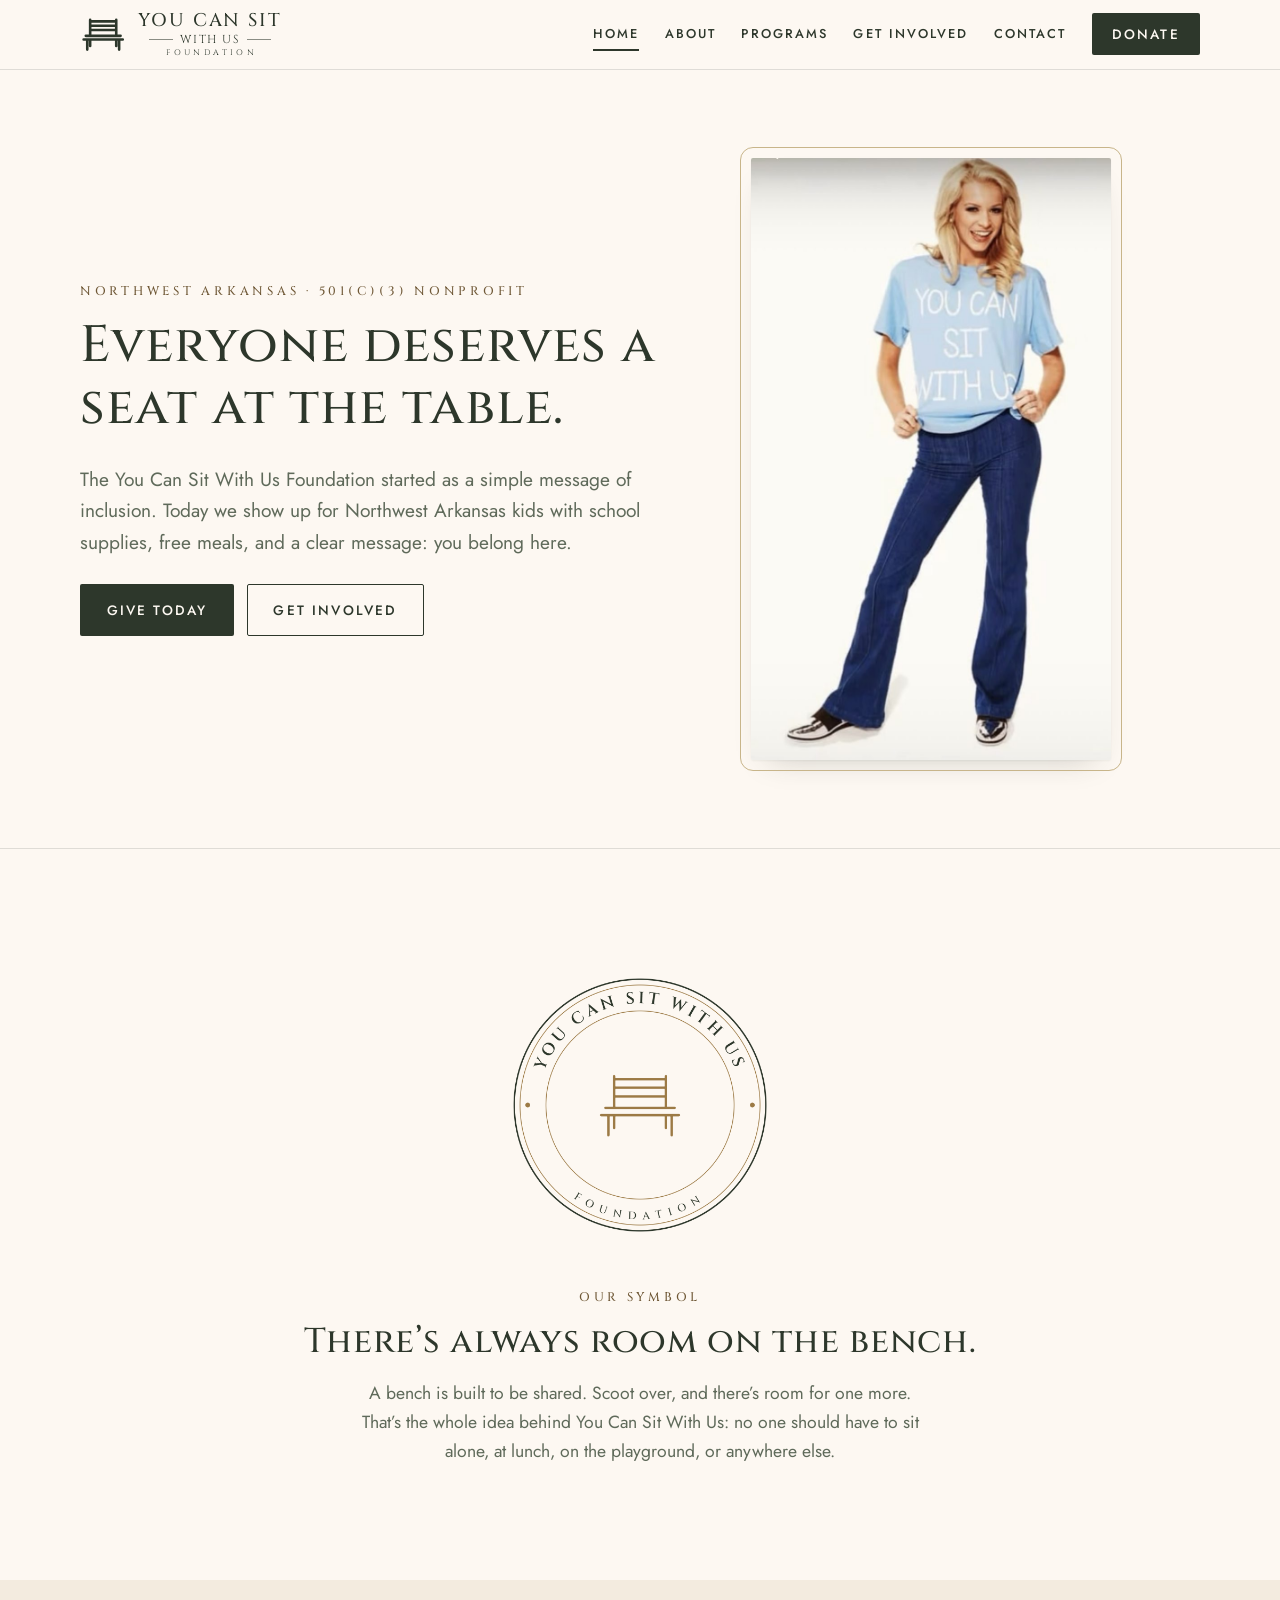
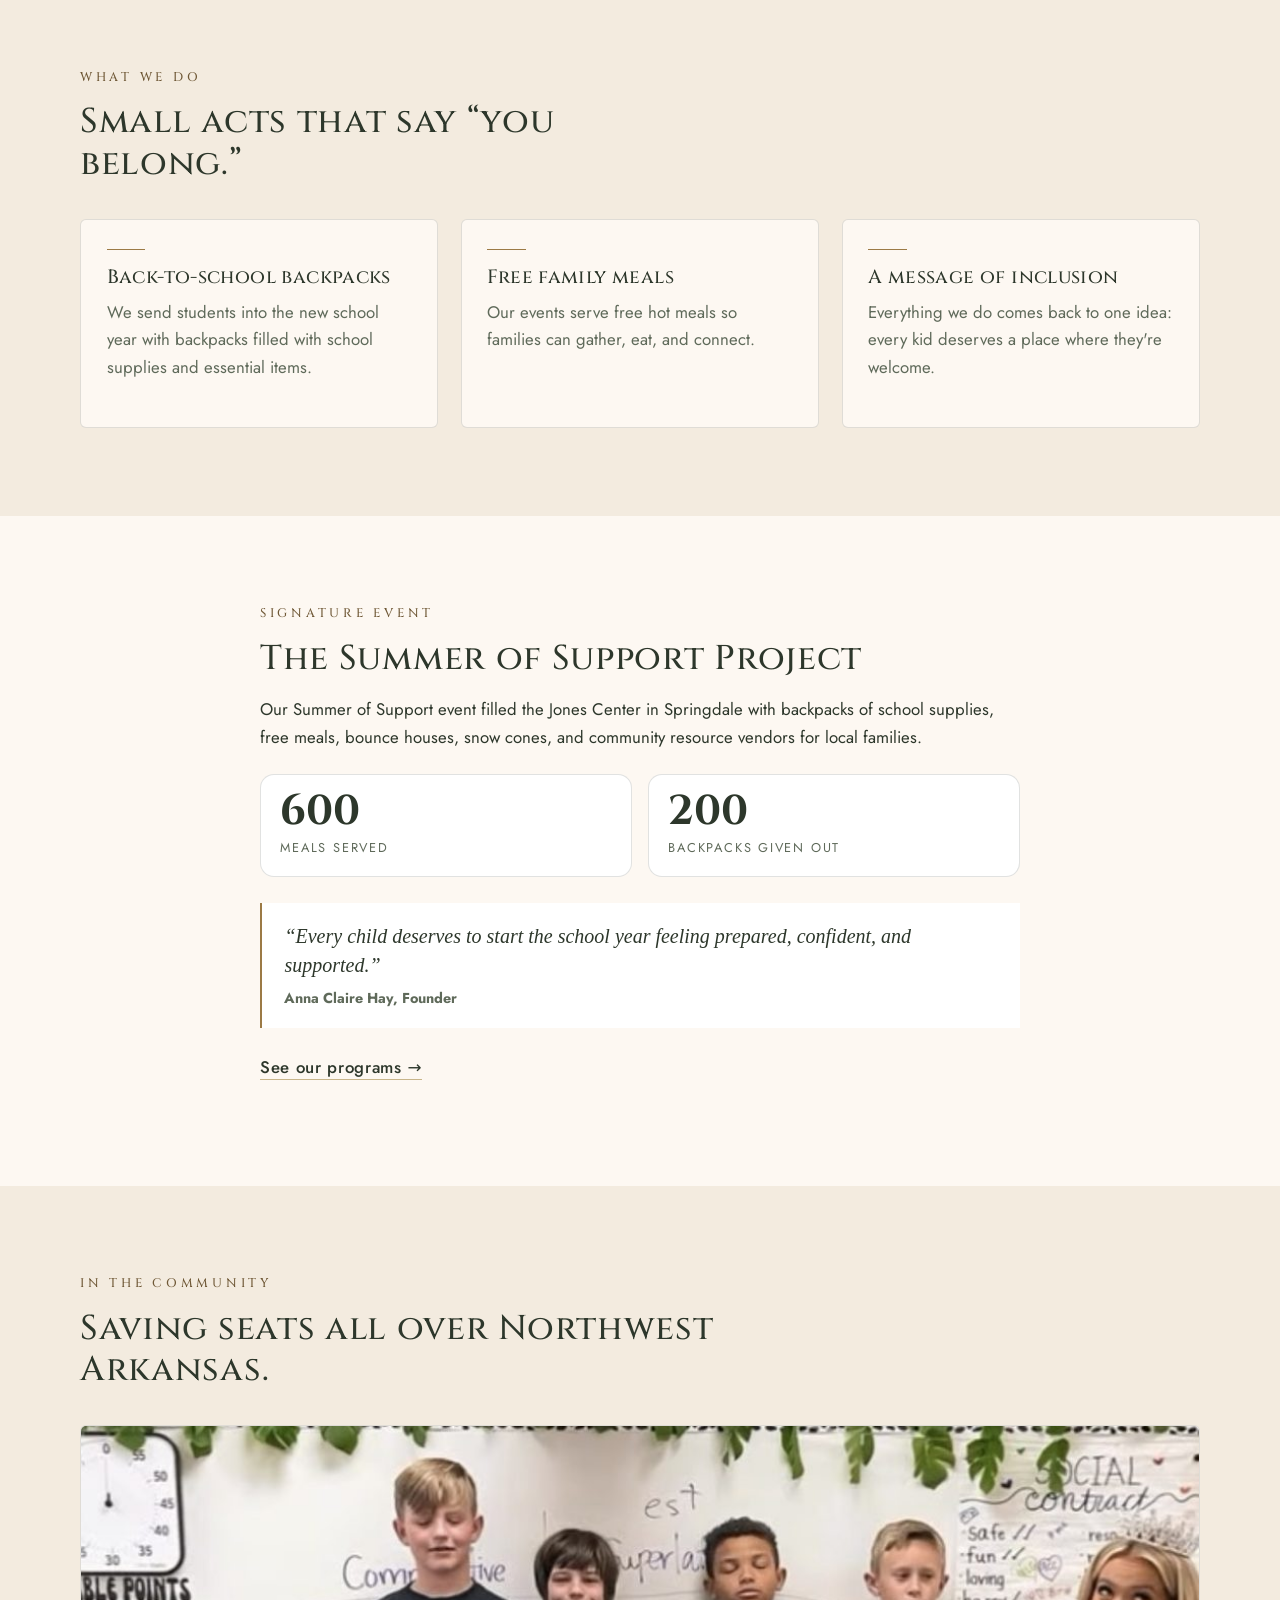
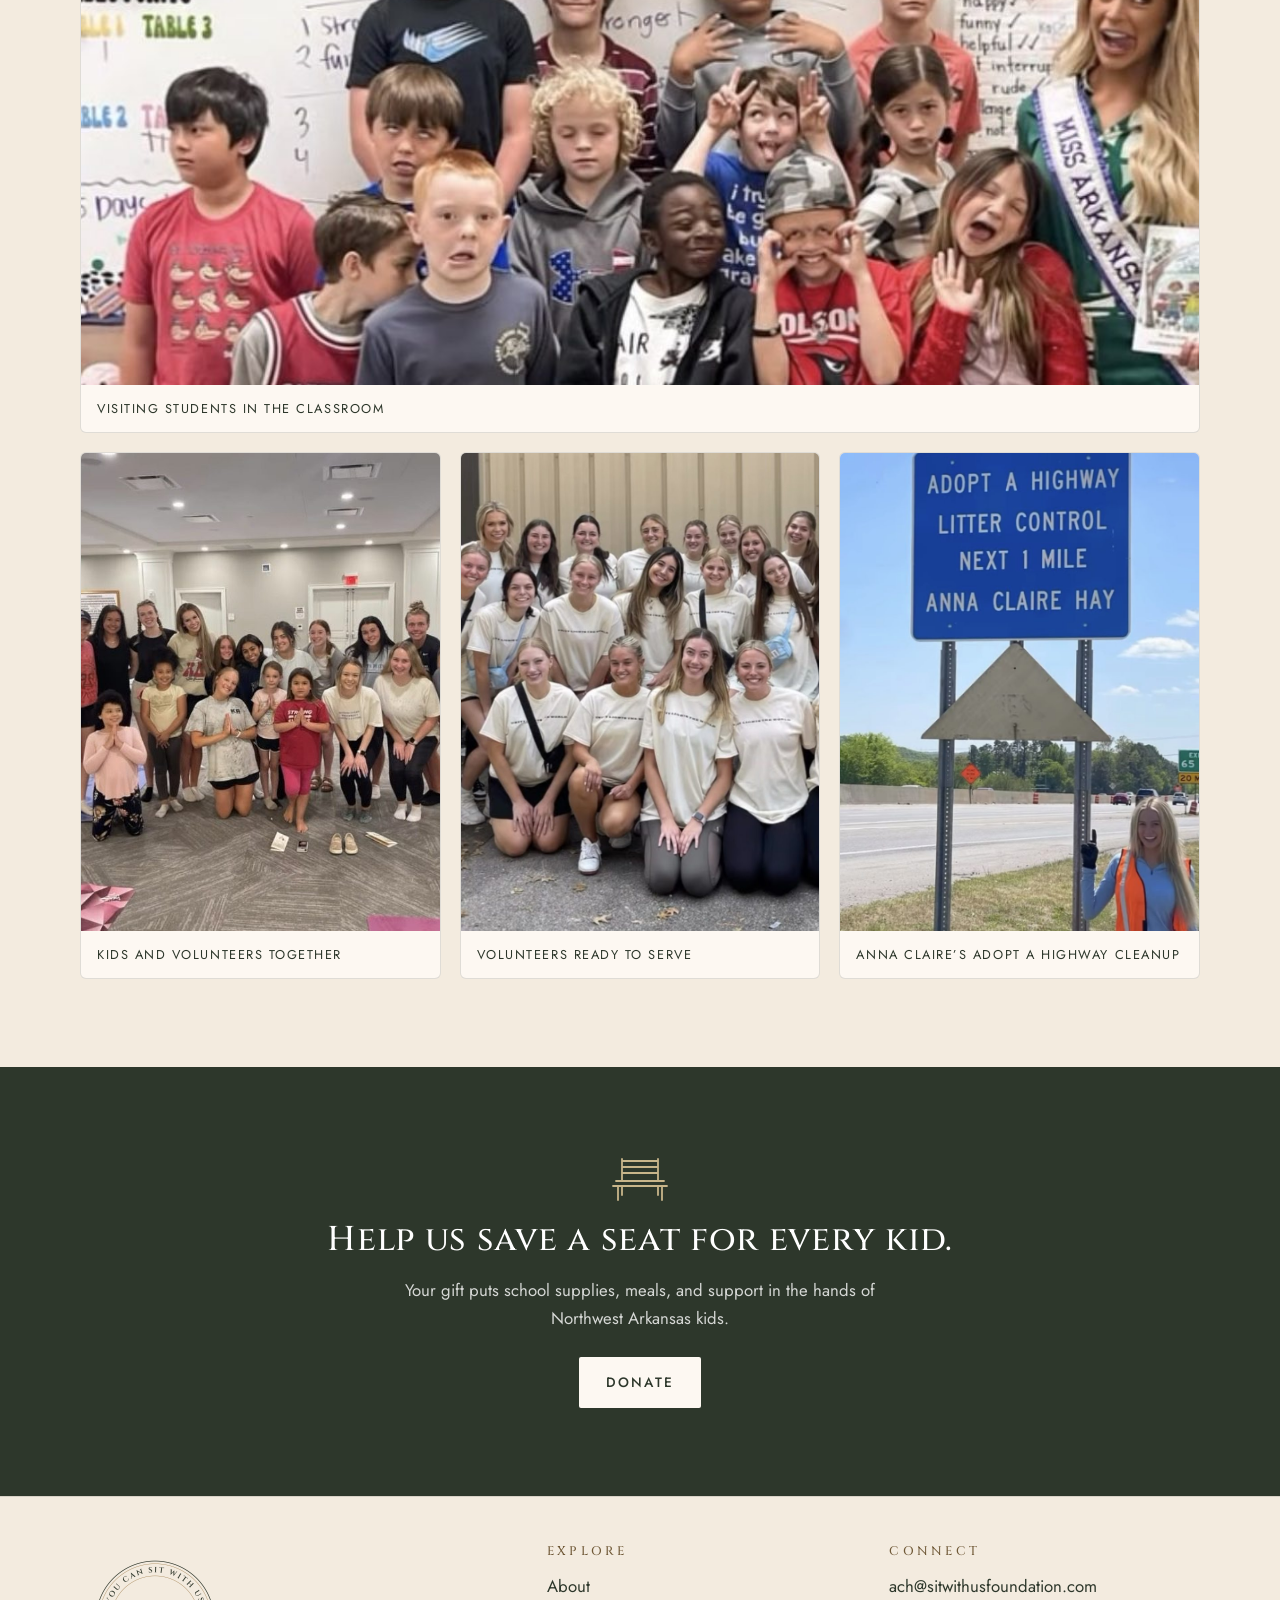
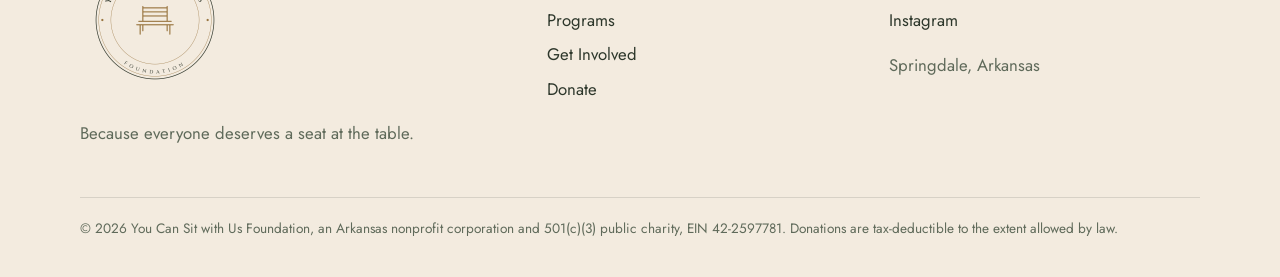
==== commit eca08b6e: "Light sand footer with transparent seal Co-Authored-By: Claude Opus 5.5 <noreply@anthropic.com> Clau" ====
--- a/index.html
+++ b/index.html
@@ -128,7 +128,7 @@
 <footer class="site">
   <div class="wrap footer-grid">
     <div>
-      <a class="brand-seal" href="index.html" aria-label="You Can Sit With Us Foundation home"><img class="seal-foot" src="images/seal.png" alt="You Can Sit With Us Foundation seal" width="1200" height="1200"></a>
+      <a class="brand-seal" href="index.html" aria-label="You Can Sit With Us Foundation home"><img class="seal-foot" src="images/seal-transparent.png" alt="You Can Sit With Us Foundation seal" width="1200" height="1200"></a>
       <p class="muted">Because everyone deserves a seat at the table.</p>
     </div>
     <div class="footer-col">
--- a/css/styles.css
+++ b/css/styles.css
@@ -276,3 +276,11 @@
 .card .btn { margin-top: auto; }
 img.seal-sym { width: min(320px, 80vw); height: auto; margin-bottom: 1.4rem; }
 img.seal-foot { display: block; width: 150px; height: auto; border-radius: 50%; }
+
+/* Light footer */
+footer.site { background: var(--blush); color: var(--muted); border-top: 1px solid var(--line); }
+footer.site a { color: var(--navy); }
+footer.site .muted { color: var(--muted); }
+.footer-col h2 { color: var(--coral-strong); }
+.legal { border-top-color: var(--line); color: var(--muted); }
+img.seal-foot { border-radius: 0; mix-blend-mode: normal; }
